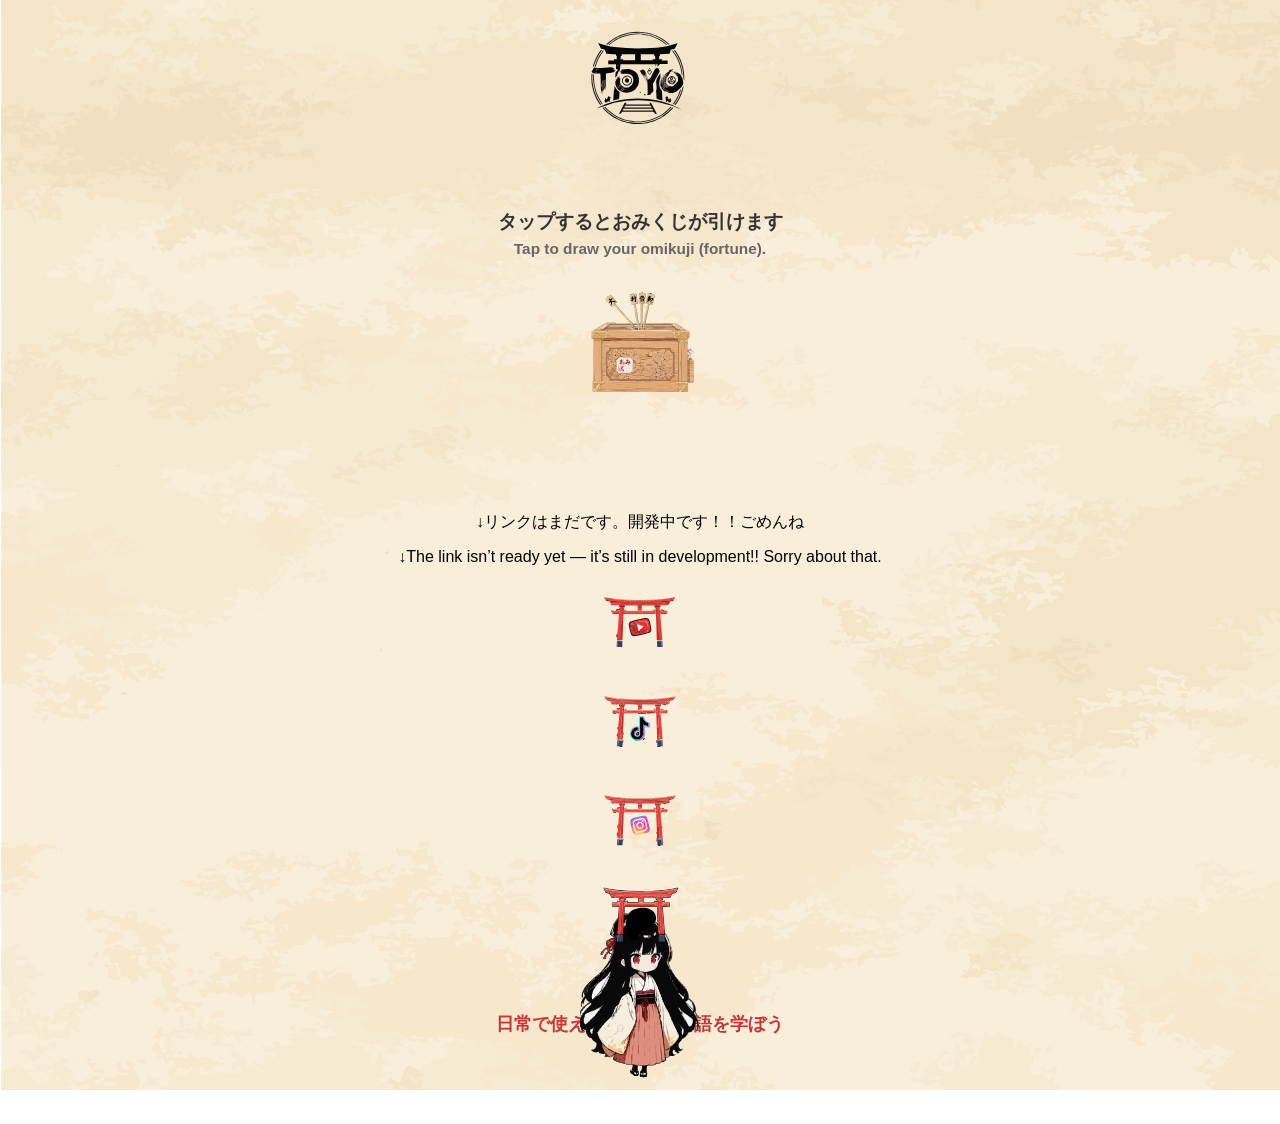
==== index.html @ 6e9dde2e "ごめんね" ====
<!DOCTYPE html>
<html lang="ja">

<head>
    <meta charset="UTF-8">
    <meta name="viewport" content="width=device-width, initial-scale=1.0">
    <title>アマテラスとゾラの日本語ポータル</title>
    <link rel="stylesheet" href="style.css">

    <link rel="icon" href="/assets/favicon.ico" type="image/x-icon">
</head>

<body>

    <script src="omikuji_data.js"></script>

    <div class="header-icon-container">
        <img src="assets/icon.svg" alt="サイトアイコン" class="site-header-icon">
    </div>

    <div class="portal-container">
        <img id="amaterasu-char" src="assets/amaterasu.svg" alt="アマテラス" class="amaterasu">

        <div class="omikuji-area">
            <p class="omikuji-message" id="omikuji-message">
                タップするとおみくじが引けます<br>
                <span class="en-message">Tap to draw your omikuji (fortune).</span>
            </p>
            <img src="assets/omikuji-box.svg" alt="おみくじ箱" class="omikuji-box" id="omikuji-box">
        </div>

        <div id="omikuji-result" class="omikuji-result-container">
            <div id="omikuji-paper" class="omikuji-paper-design omikuji-paper">
                <div class="omikuji-top-section">
                    <p class="omikuji-title">おみくじ</p>
                    <h2 id="result-omikuji" class="omikuji-grade-text">???</h2>
                    <p class="omikuji-grade-details">
                        (<span id="result-omikujiyomi">???</span> | <span id="result-omikujimeaning">???</span>)
                    </p>
                </div>

                <div class="omikuji-kanji-section">
                    <div class="kanji-display-area">
                        <p id="result-kanji" class="result-kanji-char">??</p>
                        <div class="kanji-readings-meanings">
                            <p class="kanji-reading-text">読み: <span id="result-yomi">???</span></p>
                            <p class="kanji-meaning-text">意味: <span id="result-meaning">???</span></p>
                        </div>
                    </div>
                    <div class="seal-area">
                        <p class="seal-text">縁</p>
                    </div>
                </div>

                <hr class="omikuji-divider">

                <div class="omikuji-description-section">
                    <p class="result-description-jp">
                        <span id="result-jp">データエラーが発生しました。</span>
                    </p>
                    <p class="result-description-en">
                        <span id="result-en">Data error occurred.</span>
                    </p>
                </div>

                <p id="omikuji-reset-message" class="reset-message omikuji-reset-text">
                    本日のおみくじは終了しました。リセットは正午（12時）です。<br>
                    <span class="en-message">Today's omikuji draw is complete. It resets at noon (12:00 PM JST).</span>
                </p>
            </div>
        </div>

        <div class="link-area">
            <div> ↓リンクはまだです。開発中です！！ごめんね</div>
            <div> ↓The link isn’t ready yet — it’s still in development!! Sorry about that.</div>
            <a href="YOUR_YOUTUBE_URL" class="torii-link" data-platform="youtube">
                <img src="assets/torii-youtube.svg" alt="YouTube" class="torii-img">
            </a>

            <a href="YOUR_TIKTOK_URL" class="torii-link" data-platform="tiktok">
                <img src="assets/torii-tiktok.svg" alt="TikTok" class="torii-img">
            </a>

            <a href="YOUR_INSTAGRAM_URL" class="torii-link" data-platform="instagram">
                <img src="assets/torii-instagram.svg" alt="Instagram" class="torii-img">
            </a>

            <a href="YOUR_PATREON_URL" class="torii-link" data-platform="paid">
                <img src="assets/torii-patreon.svg" alt="Patreon" class="torii-img">
            </a>
        </div>

        <p class="caption">
            日常で使える生きた日本語を学ぼう
        </p>

    </div>

    <script src="interactive-elements.js"></script>
    <script src="amaterasu-movement.js"></script>
    <script src="script.js"></script>
</body>

</html>
---- style.css ----
:root {
    /* 色の変数定義 (和風カラー) */
    --main-red: #cc3333;
    /* 鳥居の色 */
    --accent-gold: #ffcc00;
    /* アクセントカラー */
    --text-color: #333333;

    /* ★追加: おみくじデザイン用カラー変数 ★ */
    --omikuji-paper: #fffaf0;
    /* 和紙のようなアイボリー色 */
    --omikuji-border: #8B4513;
    /* 茶色い枠線 */
    --omikuji-accent: #a0522d;
    /* 運勢テキスト色 */
    --omikuji-main-kanji: #d2691e;
    /* 漢字テキスト色 */
}

body {
    font-family: 'Arial', sans-serif;

    /* 背景設定: assets/background.svg のパスを適用 */
    background-image: url('assets/background.svg');
    background-size: cover;
    background-repeat: no-repeat;
    background-attachment: fixed;
    background-position: center center;

    margin: 0;
    /* ★修正: ヘッダーアイコンのために上部のパディングを調整 */
    padding: 80px 20px 20px;

    display: flex;
    justify-content: center;
    /* コンテナを水平中央に配置 */
    align-items: center;
    min-height: 100vh;
    box-sizing: border-box;
    width: 100vw;
    /* 画面全体を使用 */
}

/* ★追加: ヘッダーアイコン用のコンテナ ★ */
.header-icon-container {
    position: absolute;
    /* 画面に対して絶対位置 */
    top: 20px;
    /* 上からの距離 */
    left: 50%;
    /* 中央寄せの基準 */
    transform: translateX(-50%);
    /* 中央寄せ */
    z-index: 20;
    /* 他の要素より手前に表示 */
    padding: 10px;
    /* 少し余白 */
}

/* ★追加: サイトヘッダーアイコンのスタイル ★ */
.site-header-icon {
    width: 100px;
    /* アイコンのサイズを調整 */
    height: auto;
    display: block;
    background-color: transparent;
    /* SVGの透過対策 */
}

.portal-container {
    width: 100%;
    /* 最大幅を1000pxに設定（実質的に画面全体を使用）*/
    max-width: 1000px;

    text-align: center;
    position: relative;
    padding-bottom: 50px;
    /* ★修正: ヘッダーアイコンと重ならないように上部マージンを調整 */
    margin-top: 50px;
}

/* アマテラス画像の初期設定（JSが位置を制御するための最小限のCSS） */
.amaterasu {
    width: 120px;
    height: auto;
    position: absolute;
    bottom: 20px;
    left: 0;

    background-color: transparent;

    transition: opacity 0.5s ease-out, transform 0.4s ease-out;
    z-index: 10;
}

/* リンクエリアのレイアウト */
.link-area {
    display: flex;
    flex-direction: column;
    gap: 15px;
    /* ★修正: portal-container の margin-top 調整に合わせて再度調整 */
    margin-top: 50px;
    align-items: center;
    padding: 20px 0;
    width: 100%;
}

/* 鳥居リンク（<a>タグ）のスタイル: クリック領域を画像サイズに限定 */
.torii-link {
    display: block;
    width: 80px;

    text-decoration: none;
    background-color: transparent;
    border: none;
    padding: 0;
    box-shadow: none;

    transition: transform 0.2s;
    position: relative;
    overflow: hidden;
    text-align: center;
    z-index: 15;
}

.torii-link:hover {
    transform: translateY(-2px);
    background-color: transparent;
}

/* 鳥居画像（<img>タグ）のスタイル */
.torii-img {
    width: 80px;
    height: auto;
    margin: 0;
    background-color: transparent;
    z-index: 15;
}

.caption {
    margin-top: 30px;
    color: var(--main-red);
    font-size: 1.1em;
    font-weight: bold;
}

/* style.css の末尾に追記 */

/* --- おみくじエリアのスタイル --- */
.omikuji-area {
    /* interactive-element の基底スタイルを継承 */
    margin-top: 40px;
    padding: 20px;
    text-align: center;

    /* 🚨 修正: z-indexを有効化するために position を追加 */
    position: relative;

    /* z-index は interactive-element で設定済みですが、明示的に設定するならここ */
    z-index: 15;
}

.omikuji-message {
    color: var(--text-color);
    font-size: 1.2em;
    font-weight: bold;
    margin-bottom: 10px;
}

.omikuji-box {
    width: 150px;
    height: auto;
    transition: transform 0.3s ease-out;
    z-index: 15;
}

/* --- おみくじ箱の揺れアニメーション --- */
@keyframes shake {

    0%,
    100% {
        transform: translate(1px, 1px) rotate(0deg);
    }

    10% {
        transform: translate(-1px, -2px) rotate(-1deg);
    }

    20% {
        transform: translate(-3px, 0px) rotate(1deg);
    }

    30% {
        transform: translate(3px, 2px) rotate(0deg);
    }

    40% {
        transform: translate(1px, -1px) rotate(1deg);
    }

    50% {
        transform: translate(-1px, 2px) rotate(-1deg);
    }

    60% {
        transform: translate(-3px, 1px) rotate(0deg);
    }

    70% {
        transform: translate(3px, 1px) rotate(-1deg);
    }

    80% {
        transform: translate(-1px, -1px) rotate(1deg);
    }

    90% {
        transform: translate(1px, 2px) rotate(0deg);
    }
}

.shaking {
    animation: shake 0.1s infinite;
}


/* ======================================================= */
/* ★★★ 古いおみくじ用紙のCSSを新しい縦長デザインで上書き/置き換え ★★★ */
/* ======================================================= */

/* --- 結果表示エリアのスタイル (上書き) --- */
/* .omikuji-result は .omikuji-result-container に置き換えられるが、衝突を避けるためここでは変更しない */
.omikuji-result {
    /* 以前のスタイルを保持 */
    text-align: center;
    margin-top: 30px;
    display: flex;
    flex-direction: column;
    align-items: center;
}

/* 古い .omikuji-reset-message は新しいスタイルで上書き */
.omikuji-reset-message {
    color: var(--main-red);
    font-size: 1.1em;
    font-weight: bold;
    margin-top: 20px;
}

/* 古い .paper-container は使用しないため、ここでは残すのみ */
.paper-container {
    perspective: 800px;
    width: 200px;
    height: 450px;
}

/* 古い .omikuji-paper は新しい .omikuji-paper-design で置き換えられるが、アニメーションは流用 */
.omikuji-paper {
    /* アニメーション関連のスタイルは維持 */
    transform: translateY(-500px) rotateX(90deg) scale(0.5);
    opacity: 0;
    transition: all 1.5s ease-out;
}

/* 登場アニメーション後の状態 */
.omikuji-paper.revealed {
    transform: translateY(0) rotateX(0deg) scale(1);
    opacity: 1;
}

/* ======================================================= */


/* --- ホバーロードインジケータのスタイル --- */
.loading-indicator {
    position: absolute;
    bottom: -15px;
    /* 要素の下に配置 */
    left: 50%;
    transform: translateX(-50%);
    width: 0;
    height: 5px;
    background-color: var(--main-red);
    transition: width 1s linear;
    /* 1秒で満タンになるアニメーション */
    border-radius: 2px;
    opacity: 0;
}

/* ホバー中の状態 */
.hovering .loading-indicator {
    width: 100%;
    opacity: 1;
}

/* 鳥居、おみくじ箱にホバーインジケータを配置するための設定 */
.torii-link,
.omikuji-area {
    position: relative;
    /* 子要素の loading-indicator を配置 */
}

/* ドラッグ操作時のカーソル変更 */
.portal-container {
    cursor: grab;
    /* 通常は掴むカーソル */
    user-select: none;
    /* テキスト選択を防ぐ */
}

.portal-container.dragging {
    cursor: grabbing;
    /* ドラッグ中は掴んでいるカーソル */
}

/* ======================================================= */
/* ★★★ 追記: おみくじデザインの修正CSS (縦長、和風) ★★★ */
/* ======================================================= */

/* フォントのインポート (例: Google Fonts) */
@import url('https://fonts.googleapis.com/css2?family=Hina+Mincho&display=swap');

/* --- おみくじ結果表示デザイン --- */
.omikuji-result-container {
    position: fixed;
    top: 0;
    left: 0;
    width: 100%;
    height: 100%;
    background-color: rgba(0, 0, 0, 0.7);
    /* 半透明のオーバーレイ */
    display: flex;
    justify-content: center;
    align-items: center;
    z-index: 1000;
    /* ★修正: 初期状態で非表示にする (暗くなる問題対策) ★ */
    display: none;
}

.omikuji-paper-design {
    width: 300px;
    /* 縦長にするため幅を狭く */
    max-height: 80vh;
    /* 画面の高さに応じて調整 */
    background-color: var(--omikuji-paper);
    /* 和紙のようなアイボリー色 */
    background-image: url('data:image/svg+xml;utf8,<svg xmlns="http://www.w3.org/2000/svg" width="10" height="10" viewBox="0 0 10 10"><rect fill="%23fffaf0" width="10" height="10"/><path fill="%23f0ead6" d="M0 0h10v10H0zM2 2h6v6H2zM1 1h8v8H1z" opacity=".2"/></svg>');
    /* 和紙風のテクスチャ */
    border: 3px solid var(--omikuji-border);
    /* 茶色い枠線 */
    border-radius: 8px;
    padding: 20px;
    box-shadow: 0 8px 16px rgba(0, 0, 0, 0.4);
    text-align: center;
    display: flex;
    flex-direction: column;
    /* 縦並び */
    justify-content: space-between;
    /* 要素を上下に配置 */
    overflow-y: auto;
    /* 内容が長い場合はスクロール */
    /* アニメーションは .omikuji-paper クラスに任せる */
}

/* 登場アニメーション後の状態 (旧クラス名を流用) */
.omikuji-paper.revealed {
    opacity: 1;
    transform: translateY(0) rotateX(0deg) scale(1);
    /* 旧アニメーションを適用 */
}

.omikuji-top-section {
    margin-bottom: 15px;
    border-bottom: 1px dashed var(--omikuji-accent);
    /* 点線で区切り */
    padding-bottom: 10px;
}

.omikuji-title {
    font-family: 'Hina Mincho', serif;
    /* 筆文字風フォント (仮) */
    font-size: 2.2em;
    color: var(--omikuji-border);
    margin-bottom: 5px;
    letter-spacing: 2px;
}

.omikuji-grade-text {
    font-family: 'Hina Mincho', serif;
    /* 筆文字風フォント */
    font-size: 3.5em;
    /* 大きく */
    color: var(--omikuji-accent);
    margin: 0;
    line-height: 1;
    text-shadow: 2px 2px 4px rgba(0, 0, 0, 0.1);
}

.omikuji-grade-details {
    font-size: 0.9em;
    color: var(--text-color);
    margin-top: 5px;
}

.omikuji-kanji-section {
    display: flex;
    flex-direction: column;
    /* 縦並び */
    align-items: center;
    gap: 10px;
    /* 要素間のスペース */
    margin-bottom: 15px;
}

.kanji-display-area {
    display: flex;
    flex-direction: column;
    align-items: center;
}

.result-kanji-char {
    font-family: 'Hina Mincho', serif;
    /* 筆文字風フォント */
    font-size: 5em;
    /* 最も大きく */
    color: var(--omikuji-main-kanji);
    /* 鮮やかなオレンジブラウン */
    margin: 0;
    line-height: 1;
    text-shadow: 3px 3px 5px rgba(0, 0, 0, 0.15);
}

.kanji-readings-meanings {
    font-size: 0.9em;
    color: var(--text-color);
    line-height: 1.4;
    text-align: center;
}

.seal-area {
    width: 60px;
    height: 60px;
    border: 2px solid var(--main-red);
    /* 赤い印鑑風の枠 */
    border-radius: 50%;
    /* 丸い印鑑 */
    display: flex;
    justify-content: center;
    align-items: center;
    margin-top: 10px;
    /* 上部との間隔 */
}

.seal-text {
    font-family: 'Hina Mincho', serif;
    /* 和風フォント */
    font-size: 2.5em;
    color: var(--main-red);
    /* 赤色 */
    line-height: 1;
    transform: rotate(-10deg);
    /* 少し傾ける */
    opacity: 0.8;
}

.omikuji-divider {
    border: none;
    border-top: 1px solid var(--omikuji-border);
    /* ベージュ系の線 */
    margin: 15px 0;
}

.omikuji-description-section {
    text-align: left;
    font-size: 0.95em;
    color: var(--text-color);
    line-height: 1.6;
    margin-bottom: 15px;
    flex-grow: 1;
    /* スペースを埋める */
}

.result-description-jp,
.result-description-en {
    margin-bottom: 10px;
}

.omikuji-reset-text {
    font-size: 0.85em;
    color: #888;
    margin-top: 20px;
    border-top: 1px dashed var(--omikuji-border);
    /* 点線で区切り */
    padding-top: 10px;
}

/* おみくじ箱のメッセージも日英対応 */
.omikuji-message .en-message {
    display: block;
    /* 常に表示 */
    font-size: 0.8em;
    color: #666;
    margin-top: 5px;
}

/* 英語メッセージのスタイル */
.en-message {
    font-size: 0.9em;
    color: #555;
    margin-top: 8px;
    /* 日本語との間に少しスペース */
}

/* ホバーインジケーターの色変更 */
.loading-indicator {
    background-color: var(--omikuji-main-kanji);
    /* おみくじの色と合わせる */
}
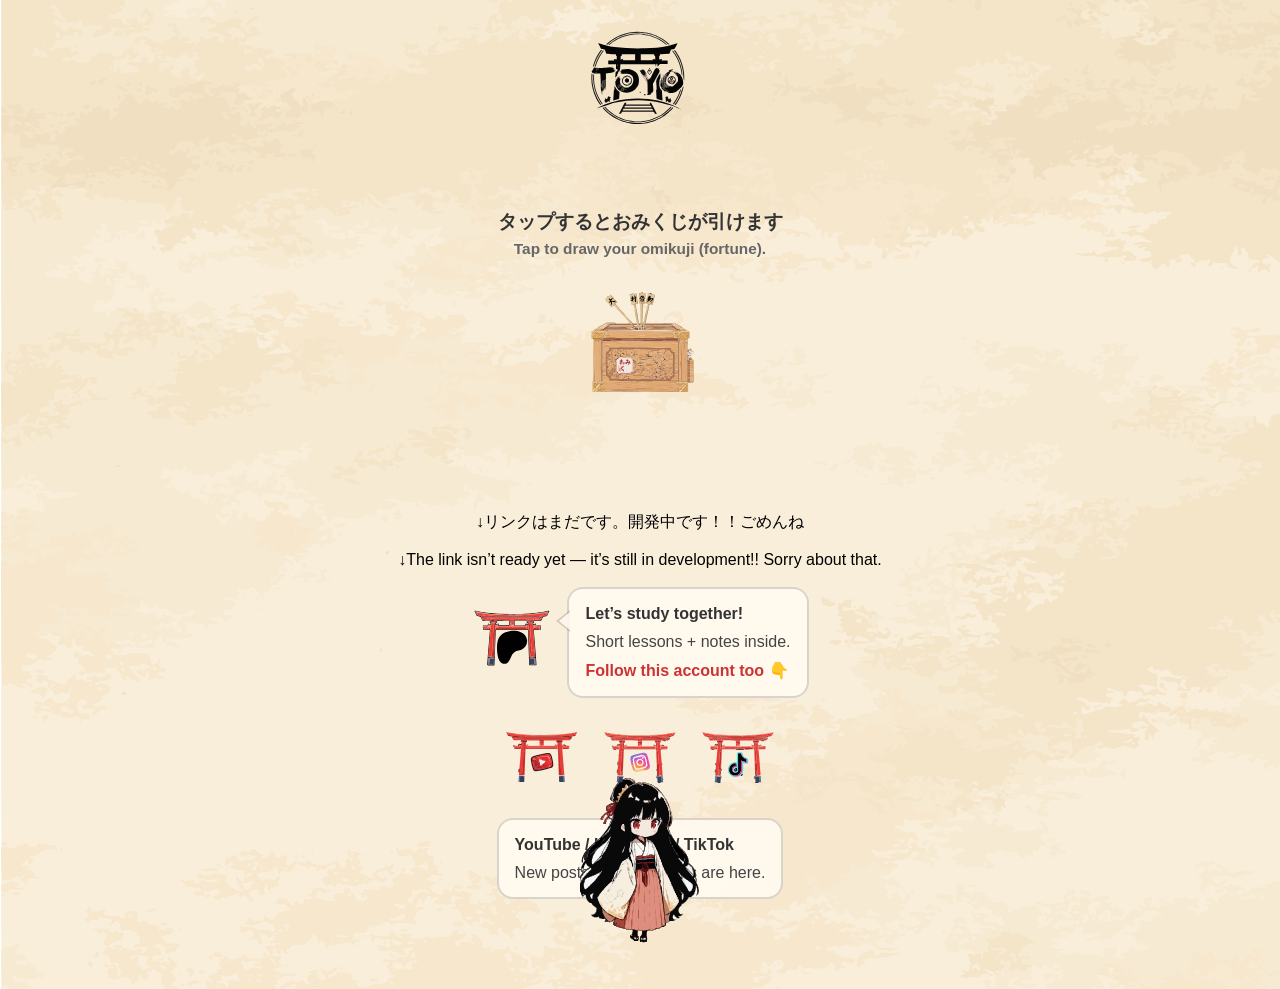
==== commit 1d4fa02c: "配置変更" ====
--- a/index.html
+++ b/index.html
@@ -4,10 +4,19 @@
 <head>
     <meta charset="UTF-8">
     <meta name="viewport" content="width=device-width, initial-scale=1.0">
-    <title>アマテラスとゾラの日本語ポータル</title>
+    <title>TOYO JAPANESE SCHOOL</title>
     <link rel="stylesheet" href="style.css">
 
     <link rel="icon" href="/assets/favicon.ico" type="image/x-icon">
+
+    <script async src="https://www.googletagmanager.com/gtag/js?id=G-7NSKGZ7J09"></script>
+    <script>
+        window.dataLayer = window.dataLayer || [];
+        function gtag() { dataLayer.push(arguments); }
+        gtag('js', new Date());
+
+        gtag('config', 'G-7NSKGZ7J09');
+    </script>
 </head>
 
 <body>
@@ -73,32 +82,48 @@
         <div class="link-area">
             <div> ↓リンクはまだです。開発中です！！ごめんね</div>
             <div> ↓The link isn’t ready yet — it’s still in development!! Sorry about that.</div>
-            <a href="YOUR_YOUTUBE_URL" class="torii-link" data-platform="youtube">
-                <img src="assets/torii-youtube.svg" alt="YouTube" class="torii-img">
-            </a>
 
-            <a href="YOUR_TIKTOK_URL" class="torii-link" data-platform="tiktok">
-                <img src="assets/torii-tiktok.svg" alt="TikTok" class="torii-img">
-            </a>
+            <!-- ① Patreon：一番上 + 右に吹き出し -->
+            <div class="top-link-row">
+                <a href="https://www.patreon.com/YoooToooSoooN" class="torii-link" data-platform="paid">
+                    <img src="assets/torii-patreon.svg" alt="Patreon" class="torii-img">
+                </a>
 
-            <a href="YOUR_INSTAGRAM_URL" class="torii-link" data-platform="instagram">
-                <img src="assets/torii-instagram.svg" alt="Instagram" class="torii-img">
-            </a>
+                <div class="speech-bubble speech-bubble--right">
+                    <p class="bubble-title">Let’s study together!</p>
+                    <p class="bubble-text">Short lessons + notes inside.</p>
+                    <p class="bubble-sub">Follow this account too 👇</p>
+                </div>
+            </div>
 
-            <a href="YOUR_PATREON_URL" class="torii-link" data-platform="paid">
-                <img src="assets/torii-patreon.svg" alt="Patreon" class="torii-img">
-            </a>
+            <!-- ② YouTube / Instagram / TikTok：横並び -->
+            <div class="social-row">
+                <a href="YOUR_YOUTUBE_URL" class="torii-link" data-platform="youtube">
+                    <img src="assets/torii-youtube.svg" alt="YouTube" class="torii-img">
+                </a>
+
+                <a href="https://www.instagram.com/japanese_otaku_teacher_toyo/" class="torii-link"
+                    data-platform="instagram">
+                    <img src="assets/torii-instagram.svg" alt="Instagram" class="torii-img">
+                </a>
+
+                <a href="YOUR_TIKTOK_URL" class="torii-link" data-platform="tiktok">
+                    <img src="assets/torii-tiktok.svg" alt="TikTok" class="torii-img">
+                </a>
+            </div>
+
+            <!-- ③ 下の吹き出し（3つの名前を入れる） -->
+            <div class="social-bubble-wrap">
+                <div class="speech-bubble speech-bubble--down">
+                    <p class="bubble-title">YouTube / Instagram / TikTok</p>
+                    <p class="bubble-text">New posts & mini lessons are here.</p>
+                </div>
+            </div>
         </div>
 
-        <p class="caption">
-            日常で使える生きた日本語を学ぼう
-        </p>
-
-    </div>
-
-    <script src="interactive-elements.js"></script>
-    <script src="amaterasu-movement.js"></script>
-    <script src="script.js"></script>
+        <script src="interactive-elements.js"></script>
+        <script src="amaterasu-movement.js"></script>
+        <script src="script.js"></script>
 </body>
 
 </html>
--- a/style.css
+++ b/style.css
@@ -97,12 +97,126 @@
 .link-area {
     display: flex;
     flex-direction: column;
-    gap: 15px;
-    /* ★修正: portal-container の margin-top 調整に合わせて再度調整 */
+    gap: 18px;
     margin-top: 50px;
     align-items: center;
     padding: 20px 0;
     width: 100%;
+}
+
+/* Patreon：鳥居 + 右吹き出し */
+.top-link-row {
+    display: flex;
+    align-items: center;
+    gap: 16px;
+    justify-content: center;
+    width: 100%;
+}
+
+/* YouTube / Instagram / TikTok 横並び */
+.social-row {
+    display: flex;
+    justify-content: center;
+    align-items: center;
+    gap: 18px;
+    flex-wrap: wrap;
+    /* 画面が狭いとき折り返し */
+    width: 100%;
+}
+
+/* 下の吹き出しを中央に置く */
+.social-bubble-wrap {
+    display: flex;
+    justify-content: center;
+    width: 100%;
+}
+
+/* ===== 吹き出し（CSSのみ） ===== */
+.speech-bubble {
+    position: relative;
+    max-width: 360px;
+    padding: 14px 16px;
+    border-radius: 16px;
+
+    /* 和紙寄せ：あなたの変数を活かす */
+    background: rgba(255, 250, 240, 0.92);
+    /* --omikuji-paper 系 */
+    border: 2px solid rgba(0, 0, 0, 0.15);
+    backdrop-filter: blur(4px);
+
+    line-height: 1.35;
+    text-align: left;
+}
+
+/* バブル内テキスト */
+.speech-bubble .bubble-title {
+    margin: 0 0 6px;
+    font-weight: 800;
+    color: var(--text-color);
+}
+
+.speech-bubble .bubble-text,
+.speech-bubble .bubble-sub {
+    margin: 0;
+    color: #444;
+}
+
+.speech-bubble .bubble-sub {
+    margin-top: 8px;
+    font-weight: 700;
+    color: var(--main-red);
+}
+
+/* 右向き尻尾（Patreonの右吹き出し） */
+.speech-bubble--right::after {
+    content: "";
+    position: absolute;
+    left: -10px;
+    top: 22px;
+    width: 0;
+    height: 0;
+    border-top: 10px solid transparent;
+    border-bottom: 10px solid transparent;
+    border-right: 12px solid rgba(255, 250, 240, 0.92);
+}
+
+.speech-bubble--right::before {
+    content: "";
+    position: absolute;
+    left: -13px;
+    top: 21px;
+    width: 0;
+    height: 0;
+    border-top: 11px solid transparent;
+    border-bottom: 11px solid transparent;
+    border-right: 14px solid rgba(0, 0, 0, 0.15);
+}
+
+/* 下向き尻尾（下段の吹き出し） */
+.speech-bubble--down::after {
+    content: "";
+    position: absolute;
+    left: 50%;
+    bottom: -10px;
+    transform: translateX(-50%);
+    width: 0;
+    height: 0;
+    border-left: 12px solid transparent;
+    border-right: 12px solid transparent;
+    border-top: 12px solid rgba(255, 250, 240, 0.92);
+}
+
+.speech-bubble--down::before {
+    content: "";
+    position: absolute;
+    left: 50%;
+    bottom: -13px;
+    transform: translateX(-50%);
+    width: 0;
+    height: 0;
+    border-left: 13px solid transparent;
+    border-right: 13px solid transparent;
+    border-top: 14px solid rgba(0, 0, 0, 0.15);
 }
 
 /* 鳥居リンク（<a>タグ）のスタイル: クリック領域を画像サイズに限定 */
@@ -515,4 +629,42 @@
 .loading-indicator {
     background-color: var(--omikuji-main-kanji);
     /* おみくじの色と合わせる */
+}
+
+
+/* ===== スマホ最適化 ===== */
+@media (max-width: 640px) {
+    .top-link-row {
+        flex-direction: column;
+        align-items: center;
+    }
+
+    /* Patreon吹き出し：スマホでは「右」より「下」っぽく */
+    .speech-bubble--right::after {
+        left: 50%;
+        top: auto;
+        bottom: -10px;
+        transform: translateX(-50%);
+        border-right: none;
+        border-left: 12px solid transparent;
+        border-right: 12px solid transparent;
+        border-top: 12px solid rgba(255, 250, 240, 0.92);
+        border-bottom: none;
+    }
+
+    .speech-bubble--right::before {
+        left: 50%;
+        top: auto;
+        bottom: -13px;
+        transform: translateX(-50%);
+        border-right: none;
+        border-left: 13px solid transparent;
+        border-right: 13px solid transparent;
+        border-top: 14px solid rgba(0, 0, 0, 0.15);
+        border-bottom: none;
+    }
+
+    .speech-bubble {
+        text-align: center;
+    }
 }
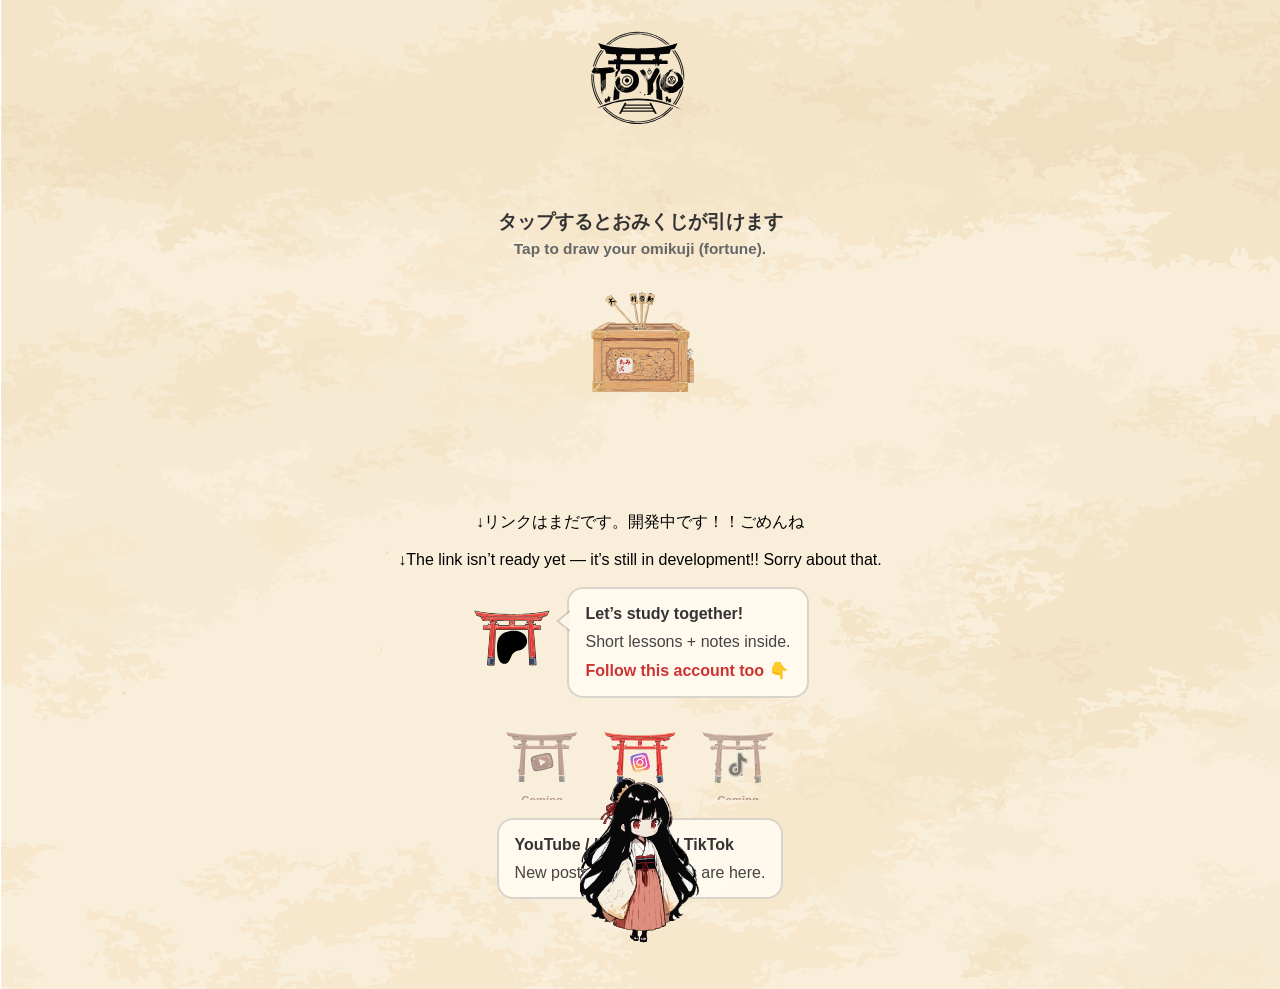
==== commit 30dc9cd6: "comming soon" ====
--- a/index.html
+++ b/index.html
@@ -98,7 +98,7 @@
 
             <!-- ② YouTube / Instagram / TikTok：横並び -->
             <div class="social-row">
-                <a href="YOUR_YOUTUBE_URL" class="torii-link" data-platform="youtube">
+                <a href="YOUR_YOUTUBE_URL" class="torii-link disabled-link coming-soon" data-platform="youtube">
                     <img src="assets/torii-youtube.svg" alt="YouTube" class="torii-img">
                 </a>
 
@@ -107,7 +107,7 @@
                     <img src="assets/torii-instagram.svg" alt="Instagram" class="torii-img">
                 </a>
 
-                <a href="YOUR_TIKTOK_URL" class="torii-link" data-platform="tiktok">
+                <a href="YOUR_TIKTOK_URL" class="torii-link disabled-link coming-soon" data-platform="tiktok">
                     <img src="assets/torii-tiktok.svg" alt="TikTok" class="torii-img">
                 </a>
             </div>
--- a/style.css
+++ b/style.css
@@ -667,4 +667,23 @@
     .speech-bubble {
         text-align: center;
     }
+}
+
+.disabled-link {
+    pointer-events: none;
+    cursor: not-allowed;
+    opacity: 0.5;
+    filter: grayscale(70%);
+}
+
+/* Coming Soon ラベル */
+.coming-soon::after {
+    content: "Coming Soon";
+    position: absolute;
+    bottom: -18px;
+    left: 50%;
+    transform: translateX(-50%);
+    font-size: 0.7em;
+    color: var(--main-red);
+    font-weight: bold;
 }
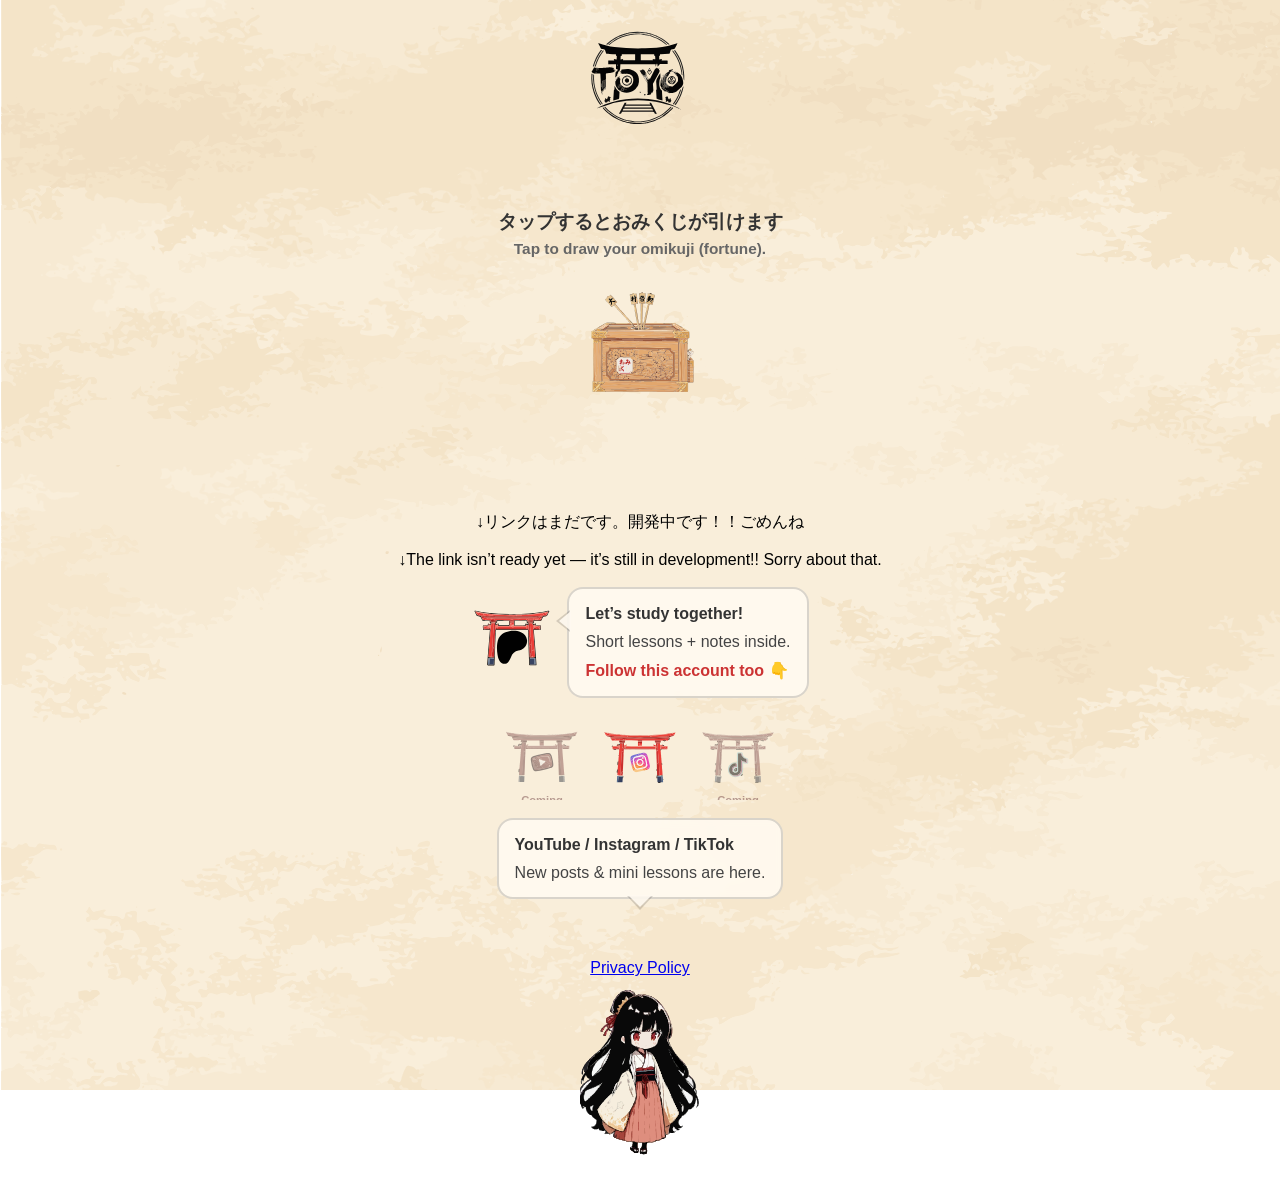
==== commit fac6b26a: "privacy入れました" ====
--- a/index.html
+++ b/index.html
@@ -120,6 +120,11 @@
                 </div>
             </div>
         </div>
+        <div style="text-align: center; margin: 40px 0 24px;">
+            <a href="/privacy.html">
+                Privacy Policy
+            </a>
+        </div>
 
         <script src="interactive-elements.js"></script>
         <script src="amaterasu-movement.js"></script>
--- a/style.css
+++ b/style.css
@@ -74,7 +74,7 @@
 
     text-align: center;
     position: relative;
-    padding-bottom: 50px;
+    padding-bottom: 180px;
     /* ★修正: ヘッダーアイコンと重ならないように上部マージンを調整 */
     margin-top: 50px;
 }
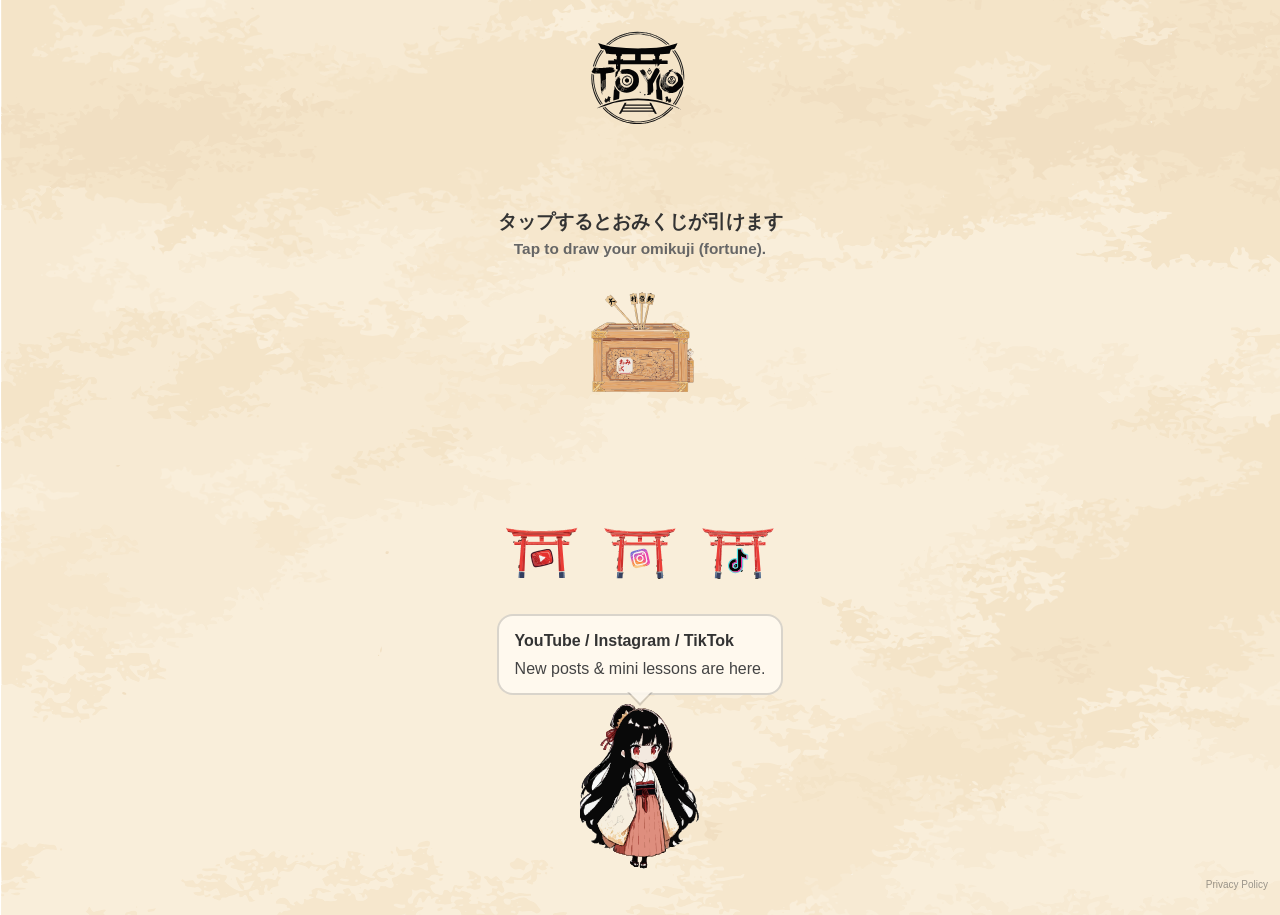
==== commit ade0e1d3: "Update social links and footer" ====
--- a/index.html
+++ b/index.html
@@ -80,39 +80,32 @@
         </div>
 
         <div class="link-area">
-            <div> ↓リンクはまだです。開発中です！！ごめんね</div>
-            <div> ↓The link isn’t ready yet — it’s still in development!! Sorry about that.</div>
-
-            <!-- ① Patreon：一番上 + 右に吹き出し -->
-            <div class="top-link-row">
-                <a href="https://www.patreon.com/YoooToooSoooN" class="torii-link" data-platform="paid">
-                    <img src="assets/torii-patreon.svg" alt="Patreon" class="torii-img">
-                </a>
-
-                <div class="speech-bubble speech-bubble--right">
-                    <p class="bubble-title">Let’s study together!</p>
-                    <p class="bubble-text">Short lessons + notes inside.</p>
-                    <p class="bubble-sub">Follow this account too 👇</p>
-                </div>
-            </div>
-
-            <!-- ② YouTube / Instagram / TikTok：横並び -->
             <div class="social-row">
-                <a href="YOUR_YOUTUBE_URL" class="torii-link disabled-link coming-soon" data-platform="youtube">
+                <a href="https://www.youtube.com/@kamixnihongo"
+                    class="torii-link"
+                    data-platform="youtube"
+                    target="_blank"
+                    rel="noopener noreferrer">
                     <img src="assets/torii-youtube.svg" alt="YouTube" class="torii-img">
                 </a>
 
-                <a href="https://www.instagram.com/japanese_otaku_teacher_toyo/" class="torii-link"
-                    data-platform="instagram">
+                <a href="https://www.instagram.com/japanese_otaku_teacher_toyo/"
+                    class="torii-link"
+                    data-platform="instagram"
+                    target="_blank"
+                    rel="noopener noreferrer">
                     <img src="assets/torii-instagram.svg" alt="Instagram" class="torii-img">
                 </a>
 
-                <a href="YOUR_TIKTOK_URL" class="torii-link disabled-link coming-soon" data-platform="tiktok">
+                <a href="https://www.tiktok.com/@kami.nihongo"
+                    class="torii-link"
+                    data-platform="tiktok"
+                    target="_blank"
+                    rel="noopener noreferrer">
                     <img src="assets/torii-tiktok.svg" alt="TikTok" class="torii-img">
                 </a>
             </div>
 
-            <!-- ③ 下の吹き出し（3つの名前を入れる） -->
             <div class="social-bubble-wrap">
                 <div class="speech-bubble speech-bubble--down">
                     <p class="bubble-title">YouTube / Instagram / TikTok</p>
@@ -120,15 +113,15 @@
                 </div>
             </div>
         </div>
-        <div style="text-align: center; margin: 40px 0 24px;">
-            <a href="/privacy.html">
-                Privacy Policy
-            </a>
-        </div>
+    </div>
 
-        <script src="interactive-elements.js"></script>
-        <script src="amaterasu-movement.js"></script>
-        <script src="script.js"></script>
+    <footer class="site-footer">
+        <a href="/privacy.html" class="privacy-link">Privacy Policy</a>
+    </footer>
+
+    <script src="interactive-elements.js"></script>
+    <script src="amaterasu-movement.js"></script>
+    <script src="script.js"></script>
 </body>
 
-</html>+</html>
--- a/style.css
+++ b/style.css
@@ -1,689 +1,1076 @@
 :root {
+
     /* 色の変数定義 (和風カラー) */
+
     --main-red: #cc3333;
+
     /* 鳥居の色 */
+
     --accent-gold: #ffcc00;
+
     /* アクセントカラー */
+
     --text-color: #333333;
 
     /* ★追加: おみくじデザイン用カラー変数 ★ */
+
     --omikuji-paper: #fffaf0;
+
     /* 和紙のようなアイボリー色 */
+
     --omikuji-border: #8B4513;
+
     /* 茶色い枠線 */
+
     --omikuji-accent: #a0522d;
+
     /* 運勢テキスト色 */
+
     --omikuji-main-kanji: #d2691e;
+
     /* 漢字テキスト色 */
+
 }
 
 body {
+
     font-family: 'Arial', sans-serif;
 
     /* 背景設定: assets/background.svg のパスを適用 */
+
     background-image: url('assets/background.svg');
+
     background-size: cover;
+
     background-repeat: no-repeat;
+
     background-attachment: fixed;
+
     background-position: center center;
 
     margin: 0;
+
     /* ★修正: ヘッダーアイコンのために上部のパディングを調整 */
+
     padding: 80px 20px 20px;
 
     display: flex;
+
     justify-content: center;
+
     /* コンテナを水平中央に配置 */
+
     align-items: center;
+
     min-height: 100vh;
+
     box-sizing: border-box;
+
     width: 100vw;
+
     /* 画面全体を使用 */
+
 }
 
 /* ★追加: ヘッダーアイコン用のコンテナ ★ */
+
 .header-icon-container {
+
     position: absolute;
+
     /* 画面に対して絶対位置 */
+
     top: 20px;
+
     /* 上からの距離 */
+
     left: 50%;
+
     /* 中央寄せの基準 */
+
     transform: translateX(-50%);
+
     /* 中央寄せ */
+
     z-index: 20;
+
     /* 他の要素より手前に表示 */
+
     padding: 10px;
+
     /* 少し余白 */
+
 }
 
 /* ★追加: サイトヘッダーアイコンのスタイル ★ */
+
 .site-header-icon {
+
     width: 100px;
+
     /* アイコンのサイズを調整 */
+
     height: auto;
+
     display: block;
+
     background-color: transparent;
+
     /* SVGの透過対策 */
+
 }
 
 .portal-container {
+
     width: 100%;
+
     /* 最大幅を1000pxに設定（実質的に画面全体を使用）*/
+
     max-width: 1000px;
 
     text-align: center;
+
     position: relative;
+
     padding-bottom: 180px;
+
     /* ★修正: ヘッダーアイコンと重ならないように上部マージンを調整 */
+
     margin-top: 50px;
+
 }
 
 /* アマテラス画像の初期設定（JSが位置を制御するための最小限のCSS） */
+
 .amaterasu {
+
     width: 120px;
+
     height: auto;
+
     position: absolute;
+
     bottom: 20px;
+
     left: 0;
 
     background-color: transparent;
 
     transition: opacity 0.5s ease-out, transform 0.4s ease-out;
+
     z-index: 10;
+
 }
 
 /* リンクエリアのレイアウト */
+
 .link-area {
+
     display: flex;
+
     flex-direction: column;
+
     gap: 18px;
+
     margin-top: 50px;
+
     align-items: center;
+
     padding: 20px 0;
+
     width: 100%;
-}
-
-/* Patreon：鳥居 + 右吹き出し */
-.top-link-row {
+
+}
+
+/* YouTube / Instagram / TikTok 横並び */
+
+.social-row {
+
     display: flex;
+
+    justify-content: center;
+
     align-items: center;
-    gap: 16px;
+
+    gap: 18px;
+
+    flex-wrap: wrap;
+
+    /* 画面が狭いとき折り返し */
+
+    width: 100%;
+
+}
+
+/* 下の吹き出しを中央に置く */
+
+.social-bubble-wrap {
+
+    display: flex;
+
     justify-content: center;
+
     width: 100%;
-}
-
-/* YouTube / Instagram / TikTok 横並び */
-.social-row {
+
+}
+
+/* ===== 吹き出し（CSSのみ） ===== */
+
+.speech-bubble {
+
+    position: relative;
+
+    max-width: 360px;
+
+    padding: 14px 16px;
+
+    border-radius: 16px;
+
+    /* 和紙寄せ：あなたの変数を活かす */
+
+    background: rgba(255, 250, 240, 0.92);
+
+    /* --omikuji-paper 系 */
+
+    border: 2px solid rgba(0, 0, 0, 0.15);
+
+    backdrop-filter: blur(4px);
+
+    line-height: 1.35;
+
+    text-align: left;
+
+}
+
+/* バブル内テキスト */
+
+.speech-bubble .bubble-title {
+
+    margin: 0 0 6px;
+
+    font-weight: 800;
+
+    color: var(--text-color);
+
+}
+
+.speech-bubble .bubble-text,
+
+.speech-bubble .bubble-sub {
+
+    margin: 0;
+
+    color: #444;
+
+}
+
+.speech-bubble .bubble-sub {
+
+    margin-top: 8px;
+
+    font-weight: 700;
+
+    color: var(--main-red);
+
+}
+
+/* 下向き尻尾（下段の吹き出し） */
+
+.speech-bubble--down::after {
+
+    content: "";
+
+    position: absolute;
+
+    left: 50%;
+
+    bottom: -10px;
+
+    transform: translateX(-50%);
+
+    width: 0;
+
+    height: 0;
+
+    border-left: 12px solid transparent;
+
+    border-right: 12px solid transparent;
+
+    border-top: 12px solid rgba(255, 250, 240, 0.92);
+
+}
+
+.speech-bubble--down::before {
+
+    content: "";
+
+    position: absolute;
+
+    left: 50%;
+
+    bottom: -13px;
+
+    transform: translateX(-50%);
+
+    width: 0;
+
+    height: 0;
+
+    border-left: 13px solid transparent;
+
+    border-right: 13px solid transparent;
+
+    border-top: 14px solid rgba(0, 0, 0, 0.15);
+
+}
+
+/* 鳥居リンク（<a>タグ）のスタイル: クリック領域を画像サイズに限定 */
+
+.torii-link {
+
+    display: block;
+
+    width: 80px;
+
+    text-decoration: none;
+
+    background-color: transparent;
+
+    border: none;
+
+    padding: 0;
+
+    box-shadow: none;
+
+    transition: transform 0.2s;
+
+    position: relative;
+
+    overflow: hidden;
+
+    text-align: center;
+
+    z-index: 15;
+
+}
+
+.torii-link:hover {
+
+    transform: translateY(-2px);
+
+    background-color: transparent;
+
+}
+
+/* 鳥居画像（<img>タグ）のスタイル */
+
+.torii-img {
+
+    width: 80px;
+
+    height: auto;
+
+    margin: 0;
+
+    background-color: transparent;
+
+    z-index: 15;
+
+}
+
+.caption {
+
+    margin-top: 30px;
+
+    color: var(--main-red);
+
+    font-size: 1.1em;
+
+    font-weight: bold;
+
+}
+
+/* style.css の末尾に追記 */
+
+/* --- おみくじエリアのスタイル --- */
+
+.omikuji-area {
+
+    /* interactive-element の基底スタイルを継承 */
+
+    margin-top: 40px;
+
+    padding: 20px;
+
+    text-align: center;
+
+    /* 🚨 修正: z-indexを有効化するために position を追加 */
+
+    position: relative;
+
+    /* z-index は interactive-element で設定済みですが、明示的に設定するならここ */
+
+    z-index: 15;
+
+}
+
+.omikuji-message {
+
+    color: var(--text-color);
+
+    font-size: 1.2em;
+
+    font-weight: bold;
+
+    margin-bottom: 10px;
+
+}
+
+.omikuji-box {
+
+    width: 150px;
+
+    height: auto;
+
+    transition: transform 0.3s ease-out;
+
+    z-index: 15;
+
+}
+
+/* --- おみくじ箱の揺れアニメーション --- */
+
+@keyframes shake {
+
+    0%,
+
+    100% {
+
+        transform: translate(1px, 1px) rotate(0deg);
+
+    }
+
+    10% {
+
+        transform: translate(-1px, -2px) rotate(-1deg);
+
+    }
+
+    20% {
+
+        transform: translate(-3px, 0px) rotate(1deg);
+
+    }
+
+    30% {
+
+        transform: translate(3px, 2px) rotate(0deg);
+
+    }
+
+    40% {
+
+        transform: translate(1px, -1px) rotate(1deg);
+
+    }
+
+    50% {
+
+        transform: translate(-1px, 2px) rotate(-1deg);
+
+    }
+
+    60% {
+
+        transform: translate(-3px, 1px) rotate(0deg);
+
+    }
+
+    70% {
+
+        transform: translate(3px, 1px) rotate(-1deg);
+
+    }
+
+    80% {
+
+        transform: translate(-1px, -1px) rotate(1deg);
+
+    }
+
+    90% {
+
+        transform: translate(1px, 2px) rotate(0deg);
+
+    }
+
+}
+
+.shaking {
+
+    animation: shake 0.1s infinite;
+
+}
+
+/* ======================================================= */
+
+/* ★★★ 古いおみくじ用紙のCSSを新しい縦長デザインで上書き/置き換え ★★★ */
+
+/* ======================================================= */
+
+/* --- 結果表示エリアのスタイル (上書き) --- */
+
+/* .omikuji-result は .omikuji-result-container に置き換えられるが、衝突を避けるためここでは変更しない */
+
+.omikuji-result {
+
+    /* 以前のスタイルを保持 */
+
+    text-align: center;
+
+    margin-top: 30px;
+
     display: flex;
+
+    flex-direction: column;
+
+    align-items: center;
+
+}
+
+/* 古い .omikuji-reset-message は新しいスタイルで上書き */
+
+.omikuji-reset-message {
+
+    color: var(--main-red);
+
+    font-size: 1.1em;
+
+    font-weight: bold;
+
+    margin-top: 20px;
+
+}
+
+/* 古い .paper-container は使用しないため、ここでは残すのみ */
+
+.paper-container {
+
+    perspective: 800px;
+
+    width: 200px;
+
+    height: 450px;
+
+}
+
+/* 古い .omikuji-paper は新しい .omikuji-paper-design で置き換えられるが、アニメーションは流用 */
+
+.omikuji-paper {
+
+    /* アニメーション関連のスタイルは維持 */
+
+    transform: translateY(-500px) rotateX(90deg) scale(0.5);
+
+    opacity: 0;
+
+    transition: all 1.5s ease-out;
+
+}
+
+/* 登場アニメーション後の状態 */
+
+.omikuji-paper.revealed {
+
+    transform: translateY(0) rotateX(0deg) scale(1);
+
+    opacity: 1;
+
+}
+
+/* ======================================================= */
+
+/* --- ホバーロードインジケータのスタイル --- */
+
+.loading-indicator {
+
+    position: absolute;
+
+    bottom: -15px;
+
+    /* 要素の下に配置 */
+
+    left: 50%;
+
+    transform: translateX(-50%);
+
+    width: 0;
+
+    height: 5px;
+
+    background-color: var(--main-red);
+
+    transition: width 1s linear;
+
+    /* 1秒で満タンになるアニメーション */
+
+    border-radius: 2px;
+
+    opacity: 0;
+
+}
+
+/* ホバー中の状態 */
+
+.hovering .loading-indicator {
+
+    width: 100%;
+
+    opacity: 1;
+
+}
+
+/* 鳥居、おみくじ箱にホバーインジケータを配置するための設定 */
+
+.torii-link,
+
+.omikuji-area {
+
+    position: relative;
+
+    /* 子要素の loading-indicator を配置 */
+
+}
+
+/* ドラッグ操作時のカーソル変更 */
+
+.portal-container {
+
+    cursor: grab;
+
+    /* 通常は掴むカーソル */
+
+    user-select: none;
+
+    /* テキスト選択を防ぐ */
+
+}
+
+.portal-container.dragging {
+
+    cursor: grabbing;
+
+    /* ドラッグ中は掴んでいるカーソル */
+
+}
+
+/* ======================================================= */
+
+/* ★★★ 追記: おみくじデザインの修正CSS (縦長、和風) ★★★ */
+
+/* ======================================================= */
+
+/* フォントのインポート (例: Google Fonts) */
+
+@import url('https://fonts.googleapis.com/css2?family=Hina+Mincho&display=swap');
+
+/* --- おみくじ結果表示デザイン --- */
+
+.omikuji-result-container {
+
+    position: fixed;
+
+    top: 0;
+
+    left: 0;
+
+    width: 100%;
+
+    height: 100%;
+
+    background-color: rgba(0, 0, 0, 0.7);
+
+    /* 半透明のオーバーレイ */
+
+    display: flex;
+
     justify-content: center;
+
     align-items: center;
-    gap: 18px;
-    flex-wrap: wrap;
-    /* 画面が狭いとき折り返し */
-    width: 100%;
-}
-
-/* 下の吹き出しを中央に置く */
-.social-bubble-wrap {
+
+    z-index: 1000;
+
+    /* ★修正: 初期状態で非表示にする (暗くなる問題対策) ★ */
+
+    display: none;
+
+}
+
+.omikuji-paper-design {
+
+    width: 300px;
+
+    /* 縦長にするため幅を狭く */
+
+    max-height: 80vh;
+
+    /* 画面の高さに応じて調整 */
+
+    background-color: var(--omikuji-paper);
+
+    /* 和紙のようなアイボリー色 */
+
+    background-image: url('data:image/svg+xml;utf8,<svg xmlns="http://www.w3.org/2000/svg" width="10" height="10" viewBox="0 0 10 10"><rect fill="%23fffaf0" width="10" height="10"/><path fill="%23f0ead6" d="M0 0h10v10H0zM2 2h6v6H2zM1 1h8v8H1z" opacity=".2"/></svg>');
+
+    /* 和紙風のテクスチャ */
+
+    border: 3px solid var(--omikuji-border);
+
+    /* 茶色い枠線 */
+
+    border-radius: 8px;
+
+    padding: 20px;
+
+    box-shadow: 0 8px 16px rgba(0, 0, 0, 0.4);
+
+    text-align: center;
+
     display: flex;
+
+    flex-direction: column;
+
+    /* 縦並び */
+
+    justify-content: space-between;
+
+    /* 要素を上下に配置 */
+
+    overflow-y: auto;
+
+    /* 内容が長い場合はスクロール */
+
+    /* アニメーションは .omikuji-paper クラスに任せる */
+
+}
+
+/* 登場アニメーション後の状態 (旧クラス名を流用) */
+
+.omikuji-paper.revealed {
+
+    opacity: 1;
+
+    transform: translateY(0) rotateX(0deg) scale(1);
+
+    /* 旧アニメーションを適用 */
+
+}
+
+.omikuji-top-section {
+
+    margin-bottom: 15px;
+
+    border-bottom: 1px dashed var(--omikuji-accent);
+
+    /* 点線で区切り */
+
+    padding-bottom: 10px;
+
+}
+
+.omikuji-title {
+
+    font-family: 'Hina Mincho', serif;
+
+    /* 筆文字風フォント (仮) */
+
+    font-size: 2.2em;
+
+    color: var(--omikuji-border);
+
+    margin-bottom: 5px;
+
+    letter-spacing: 2px;
+
+}
+
+.omikuji-grade-text {
+
+    font-family: 'Hina Mincho', serif;
+
+    /* 筆文字風フォント */
+
+    font-size: 3.5em;
+
+    /* 大きく */
+
+    color: var(--omikuji-accent);
+
+    margin: 0;
+
+    line-height: 1;
+
+    text-shadow: 2px 2px 4px rgba(0, 0, 0, 0.1);
+
+}
+
+.omikuji-grade-details {
+
+    font-size: 0.9em;
+
+    color: var(--text-color);
+
+    margin-top: 5px;
+
+}
+
+.omikuji-kanji-section {
+
+    display: flex;
+
+    flex-direction: column;
+
+    /* 縦並び */
+
+    align-items: center;
+
+    gap: 10px;
+
+    /* 要素間のスペース */
+
+    margin-bottom: 15px;
+
+}
+
+.kanji-display-area {
+
+    display: flex;
+
+    flex-direction: column;
+
+    align-items: center;
+
+}
+
+.result-kanji-char {
+
+    font-family: 'Hina Mincho', serif;
+
+    /* 筆文字風フォント */
+
+    font-size: 5em;
+
+    /* 最も大きく */
+
+    color: var(--omikuji-main-kanji);
+
+    /* 鮮やかなオレンジブラウン */
+
+    margin: 0;
+
+    line-height: 1;
+
+    text-shadow: 3px 3px 5px rgba(0, 0, 0, 0.15);
+
+}
+
+.kanji-readings-meanings {
+
+    font-size: 0.9em;
+
+    color: var(--text-color);
+
+    line-height: 1.4;
+
+    text-align: center;
+
+}
+
+.seal-area {
+
+    width: 60px;
+
+    height: 60px;
+
+    border: 2px solid var(--main-red);
+
+    /* 赤い印鑑風の枠 */
+
+    border-radius: 50%;
+
+    /* 丸い印鑑 */
+
+    display: flex;
+
     justify-content: center;
-    width: 100%;
-}
-
-/* ===== 吹き出し（CSSのみ） ===== */
-.speech-bubble {
-    position: relative;
-    max-width: 360px;
-    padding: 14px 16px;
-    border-radius: 16px;
-
-    /* 和紙寄せ：あなたの変数を活かす */
-    background: rgba(255, 250, 240, 0.92);
-    /* --omikuji-paper 系 */
-    border: 2px solid rgba(0, 0, 0, 0.15);
-    backdrop-filter: blur(4px);
-
-    line-height: 1.35;
+
+    align-items: center;
+
+    margin-top: 10px;
+
+    /* 上部との間隔 */
+
+}
+
+.seal-text {
+
+    font-family: 'Hina Mincho', serif;
+
+    /* 和風フォント */
+
+    font-size: 2.5em;
+
+    color: var(--main-red);
+
+    /* 赤色 */
+
+    line-height: 1;
+
+    transform: rotate(-10deg);
+
+    /* 少し傾ける */
+
+    opacity: 0.8;
+
+}
+
+.omikuji-divider {
+
+    border: none;
+
+    border-top: 1px solid var(--omikuji-border);
+
+    /* ベージュ系の線 */
+
+    margin: 15px 0;
+
+}
+
+.omikuji-description-section {
+
     text-align: left;
-}
-
-/* バブル内テキスト */
-.speech-bubble .bubble-title {
-    margin: 0 0 6px;
-    font-weight: 800;
+
+    font-size: 0.95em;
+
     color: var(--text-color);
-}
-
-.speech-bubble .bubble-text,
-.speech-bubble .bubble-sub {
-    margin: 0;
-    color: #444;
-}
-
-.speech-bubble .bubble-sub {
+
+    line-height: 1.6;
+
+    margin-bottom: 15px;
+
+    flex-grow: 1;
+
+    /* スペースを埋める */
+
+}
+
+.result-description-jp,
+
+.result-description-en {
+
+    margin-bottom: 10px;
+
+}
+
+.omikuji-reset-text {
+
+    font-size: 0.85em;
+
+    color: #888;
+
+    margin-top: 20px;
+
+    border-top: 1px dashed var(--omikuji-border);
+
+    /* 点線で区切り */
+
+    padding-top: 10px;
+
+}
+
+/* おみくじ箱のメッセージも日英対応 */
+
+.omikuji-message .en-message {
+
+    display: block;
+
+    /* 常に表示 */
+
+    font-size: 0.8em;
+
+    color: #666;
+
+    margin-top: 5px;
+
+}
+
+/* 英語メッセージのスタイル */
+
+.en-message {
+
+    font-size: 0.9em;
+
+    color: #555;
+
     margin-top: 8px;
-    font-weight: 700;
-    color: var(--main-red);
-}
-
-/* 右向き尻尾（Patreonの右吹き出し） */
-.speech-bubble--right::after {
-    content: "";
-    position: absolute;
-    left: -10px;
-    top: 22px;
-    width: 0;
-    height: 0;
-    border-top: 10px solid transparent;
-    border-bottom: 10px solid transparent;
-    border-right: 12px solid rgba(255, 250, 240, 0.92);
-}
-
-.speech-bubble--right::before {
-    content: "";
-    position: absolute;
-    left: -13px;
-    top: 21px;
-    width: 0;
-    height: 0;
-    border-top: 11px solid transparent;
-    border-bottom: 11px solid transparent;
-    border-right: 14px solid rgba(0, 0, 0, 0.15);
-}
-
-/* 下向き尻尾（下段の吹き出し） */
-.speech-bubble--down::after {
-    content: "";
-    position: absolute;
-    left: 50%;
-    bottom: -10px;
-    transform: translateX(-50%);
-    width: 0;
-    height: 0;
-    border-left: 12px solid transparent;
-    border-right: 12px solid transparent;
-    border-top: 12px solid rgba(255, 250, 240, 0.92);
-}
-
-.speech-bubble--down::before {
-    content: "";
-    position: absolute;
-    left: 50%;
-    bottom: -13px;
-    transform: translateX(-50%);
-    width: 0;
-    height: 0;
-    border-left: 13px solid transparent;
-    border-right: 13px solid transparent;
-    border-top: 14px solid rgba(0, 0, 0, 0.15);
-}
-
-/* 鳥居リンク（<a>タグ）のスタイル: クリック領域を画像サイズに限定 */
-.torii-link {
-    display: block;
-    width: 80px;
-
-    text-decoration: none;
-    background-color: transparent;
-    border: none;
-    padding: 0;
-    box-shadow: none;
-
-    transition: transform 0.2s;
-    position: relative;
-    overflow: hidden;
-    text-align: center;
-    z-index: 15;
-}
-
-.torii-link:hover {
-    transform: translateY(-2px);
-    background-color: transparent;
-}
-
-/* 鳥居画像（<img>タグ）のスタイル */
-.torii-img {
-    width: 80px;
-    height: auto;
-    margin: 0;
-    background-color: transparent;
-    z-index: 15;
-}
-
-.caption {
-    margin-top: 30px;
-    color: var(--main-red);
-    font-size: 1.1em;
-    font-weight: bold;
-}
-
-/* style.css の末尾に追記 */
-
-/* --- おみくじエリアのスタイル --- */
-.omikuji-area {
-    /* interactive-element の基底スタイルを継承 */
-    margin-top: 40px;
-    padding: 20px;
-    text-align: center;
-
-    /* 🚨 修正: z-indexを有効化するために position を追加 */
-    position: relative;
-
-    /* z-index は interactive-element で設定済みですが、明示的に設定するならここ */
-    z-index: 15;
-}
-
-.omikuji-message {
-    color: var(--text-color);
-    font-size: 1.2em;
-    font-weight: bold;
-    margin-bottom: 10px;
-}
-
-.omikuji-box {
-    width: 150px;
-    height: auto;
-    transition: transform 0.3s ease-out;
-    z-index: 15;
-}
-
-/* --- おみくじ箱の揺れアニメーション --- */
-@keyframes shake {
-
-    0%,
-    100% {
-        transform: translate(1px, 1px) rotate(0deg);
-    }
-
-    10% {
-        transform: translate(-1px, -2px) rotate(-1deg);
-    }
-
-    20% {
-        transform: translate(-3px, 0px) rotate(1deg);
-    }
-
-    30% {
-        transform: translate(3px, 2px) rotate(0deg);
-    }
-
-    40% {
-        transform: translate(1px, -1px) rotate(1deg);
-    }
-
-    50% {
-        transform: translate(-1px, 2px) rotate(-1deg);
-    }
-
-    60% {
-        transform: translate(-3px, 1px) rotate(0deg);
-    }
-
-    70% {
-        transform: translate(3px, 1px) rotate(-1deg);
-    }
-
-    80% {
-        transform: translate(-1px, -1px) rotate(1deg);
-    }
-
-    90% {
-        transform: translate(1px, 2px) rotate(0deg);
-    }
-}
-
-.shaking {
-    animation: shake 0.1s infinite;
-}
-
-
-/* ======================================================= */
-/* ★★★ 古いおみくじ用紙のCSSを新しい縦長デザインで上書き/置き換え ★★★ */
-/* ======================================================= */
-
-/* --- 結果表示エリアのスタイル (上書き) --- */
-/* .omikuji-result は .omikuji-result-container に置き換えられるが、衝突を避けるためここでは変更しない */
-.omikuji-result {
-    /* 以前のスタイルを保持 */
-    text-align: center;
-    margin-top: 30px;
-    display: flex;
-    flex-direction: column;
-    align-items: center;
-}
-
-/* 古い .omikuji-reset-message は新しいスタイルで上書き */
-.omikuji-reset-message {
-    color: var(--main-red);
-    font-size: 1.1em;
-    font-weight: bold;
-    margin-top: 20px;
-}
-
-/* 古い .paper-container は使用しないため、ここでは残すのみ */
-.paper-container {
-    perspective: 800px;
-    width: 200px;
-    height: 450px;
-}
-
-/* 古い .omikuji-paper は新しい .omikuji-paper-design で置き換えられるが、アニメーションは流用 */
-.omikuji-paper {
-    /* アニメーション関連のスタイルは維持 */
-    transform: translateY(-500px) rotateX(90deg) scale(0.5);
-    opacity: 0;
-    transition: all 1.5s ease-out;
-}
-
-/* 登場アニメーション後の状態 */
-.omikuji-paper.revealed {
-    transform: translateY(0) rotateX(0deg) scale(1);
-    opacity: 1;
-}
-
-/* ======================================================= */
-
-
-/* --- ホバーロードインジケータのスタイル --- */
+
+    /* 日本語との間に少しスペース */
+
+}
+
+/* ホバーインジケーターの色変更 */
+
 .loading-indicator {
-    position: absolute;
-    bottom: -15px;
-    /* 要素の下に配置 */
-    left: 50%;
-    transform: translateX(-50%);
-    width: 0;
-    height: 5px;
-    background-color: var(--main-red);
-    transition: width 1s linear;
-    /* 1秒で満タンになるアニメーション */
-    border-radius: 2px;
-    opacity: 0;
-}
-
-/* ホバー中の状態 */
-.hovering .loading-indicator {
-    width: 100%;
-    opacity: 1;
-}
-
-/* 鳥居、おみくじ箱にホバーインジケータを配置するための設定 */
-.torii-link,
-.omikuji-area {
-    position: relative;
-    /* 子要素の loading-indicator を配置 */
-}
-
-/* ドラッグ操作時のカーソル変更 */
-.portal-container {
-    cursor: grab;
-    /* 通常は掴むカーソル */
-    user-select: none;
-    /* テキスト選択を防ぐ */
-}
-
-.portal-container.dragging {
-    cursor: grabbing;
-    /* ドラッグ中は掴んでいるカーソル */
-}
-
-/* ======================================================= */
-/* ★★★ 追記: おみくじデザインの修正CSS (縦長、和風) ★★★ */
-/* ======================================================= */
-
-/* フォントのインポート (例: Google Fonts) */
-@import url('https://fonts.googleapis.com/css2?family=Hina+Mincho&display=swap');
-
-/* --- おみくじ結果表示デザイン --- */
-.omikuji-result-container {
-    position: fixed;
-    top: 0;
-    left: 0;
-    width: 100%;
-    height: 100%;
-    background-color: rgba(0, 0, 0, 0.7);
-    /* 半透明のオーバーレイ */
-    display: flex;
-    justify-content: center;
-    align-items: center;
-    z-index: 1000;
-    /* ★修正: 初期状態で非表示にする (暗くなる問題対策) ★ */
-    display: none;
-}
-
-.omikuji-paper-design {
-    width: 300px;
-    /* 縦長にするため幅を狭く */
-    max-height: 80vh;
-    /* 画面の高さに応じて調整 */
-    background-color: var(--omikuji-paper);
-    /* 和紙のようなアイボリー色 */
-    background-image: url('data:image/svg+xml;utf8,<svg xmlns="http://www.w3.org/2000/svg" width="10" height="10" viewBox="0 0 10 10"><rect fill="%23fffaf0" width="10" height="10"/><path fill="%23f0ead6" d="M0 0h10v10H0zM2 2h6v6H2zM1 1h8v8H1z" opacity=".2"/></svg>');
-    /* 和紙風のテクスチャ */
-    border: 3px solid var(--omikuji-border);
-    /* 茶色い枠線 */
-    border-radius: 8px;
-    padding: 20px;
-    box-shadow: 0 8px 16px rgba(0, 0, 0, 0.4);
-    text-align: center;
-    display: flex;
-    flex-direction: column;
-    /* 縦並び */
-    justify-content: space-between;
-    /* 要素を上下に配置 */
-    overflow-y: auto;
-    /* 内容が長い場合はスクロール */
-    /* アニメーションは .omikuji-paper クラスに任せる */
-}
-
-/* 登場アニメーション後の状態 (旧クラス名を流用) */
-.omikuji-paper.revealed {
-    opacity: 1;
-    transform: translateY(0) rotateX(0deg) scale(1);
-    /* 旧アニメーションを適用 */
-}
-
-.omikuji-top-section {
-    margin-bottom: 15px;
-    border-bottom: 1px dashed var(--omikuji-accent);
-    /* 点線で区切り */
-    padding-bottom: 10px;
-}
-
-.omikuji-title {
-    font-family: 'Hina Mincho', serif;
-    /* 筆文字風フォント (仮) */
-    font-size: 2.2em;
-    color: var(--omikuji-border);
-    margin-bottom: 5px;
-    letter-spacing: 2px;
-}
-
-.omikuji-grade-text {
-    font-family: 'Hina Mincho', serif;
-    /* 筆文字風フォント */
-    font-size: 3.5em;
-    /* 大きく */
-    color: var(--omikuji-accent);
-    margin: 0;
-    line-height: 1;
-    text-shadow: 2px 2px 4px rgba(0, 0, 0, 0.1);
-}
-
-.omikuji-grade-details {
-    font-size: 0.9em;
-    color: var(--text-color);
-    margin-top: 5px;
-}
-
-.omikuji-kanji-section {
-    display: flex;
-    flex-direction: column;
-    /* 縦並び */
-    align-items: center;
-    gap: 10px;
-    /* 要素間のスペース */
-    margin-bottom: 15px;
-}
-
-.kanji-display-area {
-    display: flex;
-    flex-direction: column;
-    align-items: center;
-}
-
-.result-kanji-char {
-    font-family: 'Hina Mincho', serif;
-    /* 筆文字風フォント */
-    font-size: 5em;
-    /* 最も大きく */
-    color: var(--omikuji-main-kanji);
-    /* 鮮やかなオレンジブラウン */
-    margin: 0;
-    line-height: 1;
-    text-shadow: 3px 3px 5px rgba(0, 0, 0, 0.15);
-}
-
-.kanji-readings-meanings {
-    font-size: 0.9em;
-    color: var(--text-color);
-    line-height: 1.4;
-    text-align: center;
-}
-
-.seal-area {
-    width: 60px;
-    height: 60px;
-    border: 2px solid var(--main-red);
-    /* 赤い印鑑風の枠 */
-    border-radius: 50%;
-    /* 丸い印鑑 */
-    display: flex;
-    justify-content: center;
-    align-items: center;
-    margin-top: 10px;
-    /* 上部との間隔 */
-}
-
-.seal-text {
-    font-family: 'Hina Mincho', serif;
-    /* 和風フォント */
-    font-size: 2.5em;
-    color: var(--main-red);
-    /* 赤色 */
-    line-height: 1;
-    transform: rotate(-10deg);
-    /* 少し傾ける */
-    opacity: 0.8;
-}
-
-.omikuji-divider {
-    border: none;
-    border-top: 1px solid var(--omikuji-border);
-    /* ベージュ系の線 */
-    margin: 15px 0;
-}
-
-.omikuji-description-section {
-    text-align: left;
-    font-size: 0.95em;
-    color: var(--text-color);
-    line-height: 1.6;
-    margin-bottom: 15px;
-    flex-grow: 1;
-    /* スペースを埋める */
-}
-
-.result-description-jp,
-.result-description-en {
-    margin-bottom: 10px;
-}
-
-.omikuji-reset-text {
-    font-size: 0.85em;
-    color: #888;
-    margin-top: 20px;
-    border-top: 1px dashed var(--omikuji-border);
-    /* 点線で区切り */
-    padding-top: 10px;
-}
-
-/* おみくじ箱のメッセージも日英対応 */
-.omikuji-message .en-message {
-    display: block;
-    /* 常に表示 */
-    font-size: 0.8em;
-    color: #666;
-    margin-top: 5px;
-}
-
-/* 英語メッセージのスタイル */
-.en-message {
-    font-size: 0.9em;
-    color: #555;
-    margin-top: 8px;
-    /* 日本語との間に少しスペース */
-}
-
-/* ホバーインジケーターの色変更 */
-.loading-indicator {
+
     background-color: var(--omikuji-main-kanji);
+
     /* おみくじの色と合わせる */
-}
-
+
+}
 
 /* ===== スマホ最適化 ===== */
 @media (max-width: 640px) {
-    .top-link-row {
-        flex-direction: column;
-        align-items: center;
-    }
-
-    /* Patreon吹き出し：スマホでは「右」より「下」っぽく */
-    .speech-bubble--right::after {
-        left: 50%;
-        top: auto;
-        bottom: -10px;
-        transform: translateX(-50%);
-        border-right: none;
-        border-left: 12px solid transparent;
-        border-right: 12px solid transparent;
-        border-top: 12px solid rgba(255, 250, 240, 0.92);
-        border-bottom: none;
-    }
-
-    .speech-bubble--right::before {
-        left: 50%;
-        top: auto;
-        bottom: -13px;
-        transform: translateX(-50%);
-        border-right: none;
-        border-left: 13px solid transparent;
-        border-right: 13px solid transparent;
-        border-top: 14px solid rgba(0, 0, 0, 0.15);
-        border-bottom: none;
-    }
-
     .speech-bubble {
         text-align: center;
     }
 }
 
-.disabled-link {
+/* ======================================================= */
+/* Footer / Privacy Policy                                 */
+/* ======================================================= */
+
+.site-footer {
+    position: fixed;
+    right: 0;
+    bottom: 0;
+    z-index: 50;
+    padding: 8px 12px;
+    text-align: right;
     pointer-events: none;
-    cursor: not-allowed;
-    opacity: 0.5;
-    filter: grayscale(70%);
-}
-
-/* Coming Soon ラベル */
-.coming-soon::after {
-    content: "Coming Soon";
-    position: absolute;
-    bottom: -18px;
-    left: 50%;
-    transform: translateX(-50%);
-    font-size: 0.7em;
-    color: var(--main-red);
-    font-weight: bold;
-}+}
+
+.privacy-link {
+    pointer-events: auto;
+    display: inline-block;
+    font-size: 10px;
+    line-height: 1.2;
+    color: rgba(51, 51, 51, 0.48);
+    text-decoration: none;
+    transition: color 0.2s ease, opacity 0.2s ease;
+}
+
+.privacy-link:hover,
+.privacy-link:focus-visible {
+    color: rgba(51, 51, 51, 0.82);
+    text-decoration: underline;
+}
+
+@media (max-width: 640px) {
+    .site-footer {
+        padding: 6px 8px;
+    }
+
+    .privacy-link {
+        font-size: 9px;
+    }
+}
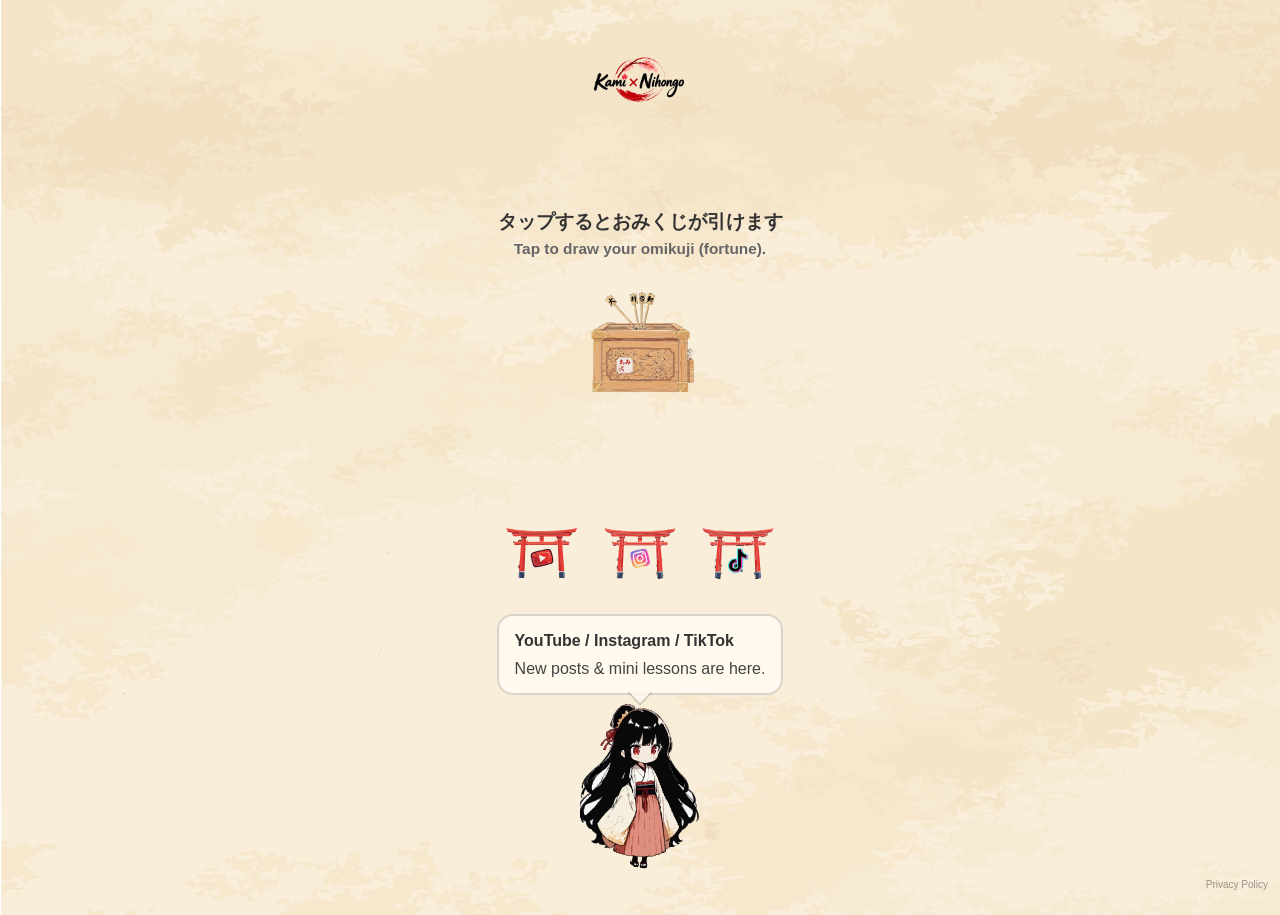
==== commit 4848f33d: "変更" ====
--- a/index.html
+++ b/index.html
@@ -24,7 +24,7 @@
     <script src="omikuji_data.js"></script>
 
     <div class="header-icon-container">
-        <img src="assets/icon.svg" alt="サイトアイコン" class="site-header-icon">
+        <img src="assets/icon.png" alt="サイトアイコン" class="site-header-icon">
     </div>
 
     <div class="portal-container">
@@ -81,26 +81,17 @@
 
         <div class="link-area">
             <div class="social-row">
-                <a href="https://www.youtube.com/@kamixnihongo"
-                    class="torii-link"
-                    data-platform="youtube"
-                    target="_blank"
-                    rel="noopener noreferrer">
+                <a href="https://www.youtube.com/@kamixnihongo" class="torii-link" data-platform="youtube"
+                    target="_blank" rel="noopener noreferrer">
                     <img src="assets/torii-youtube.svg" alt="YouTube" class="torii-img">
                 </a>
 
-                <a href="https://www.instagram.com/japanese_otaku_teacher_toyo/"
-                    class="torii-link"
-                    data-platform="instagram"
-                    target="_blank"
-                    rel="noopener noreferrer">
+                <a href="https://www.instagram.com/japanese_otaku_teacher_toyo/" class="torii-link"
+                    data-platform="instagram" target="_blank" rel="noopener noreferrer">
                     <img src="assets/torii-instagram.svg" alt="Instagram" class="torii-img">
                 </a>
 
-                <a href="https://www.tiktok.com/@kami.nihongo"
-                    class="torii-link"
-                    data-platform="tiktok"
-                    target="_blank"
+                <a href="https://www.tiktok.com/@kami.nihongo" class="torii-link" data-platform="tiktok" target="_blank"
                     rel="noopener noreferrer">
                     <img src="assets/torii-tiktok.svg" alt="TikTok" class="torii-img">
                 </a>
@@ -124,4 +115,4 @@
     <script src="script.js"></script>
 </body>
 
-</html>
+</html>
